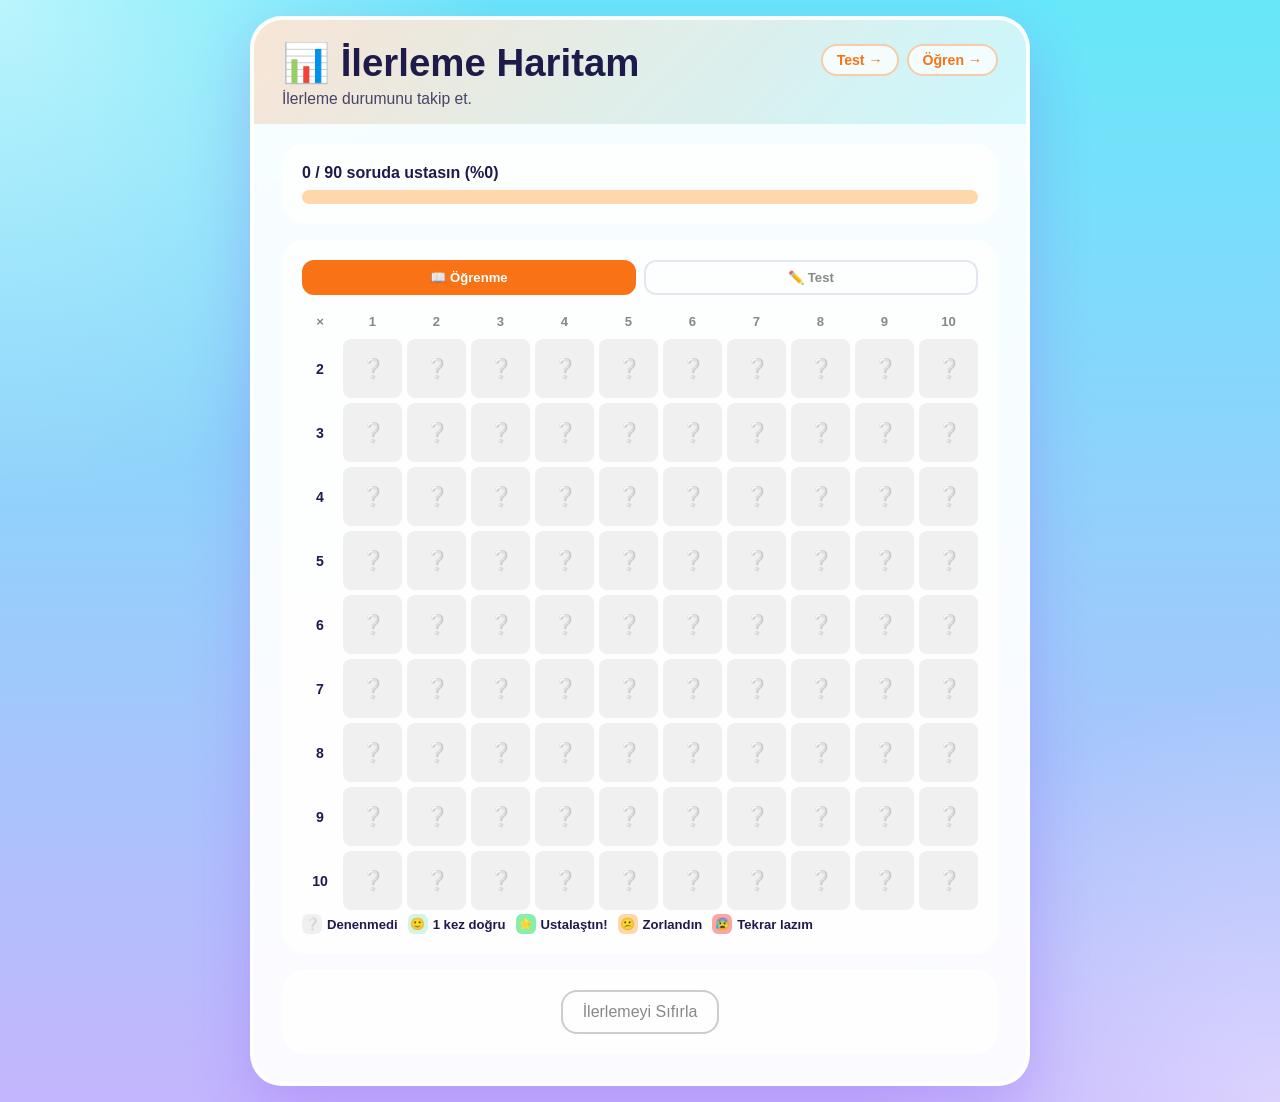
==== dashboard.html @ 363f66db "change label in dashboard." ====
<!DOCTYPE html>
<html lang="tr">
<head>
  <meta charset="UTF-8">
  <meta name="viewport" content="width=device-width, initial-scale=1.0">
  <title>İlerleme Haritam</title>
  <style>
    :root {
      --bg-top: #67e8f9;
      --bg-bottom: #c4b5fd;
      --card: rgba(255,255,255,0.93);
      --text: #1e1b4b;
      --accent: #f97316;
      --shadow: 0 22px 60px rgba(124,58,237,0.24);
    }

    * { box-sizing: border-box; }

    body {
      margin: 0;
      min-height: 100vh;
      font-family: "Trebuchet MS", "Comic Sans MS", sans-serif;
      color: var(--text);
      background:
        radial-gradient(circle at top left, rgba(255,255,255,0.55), transparent 30%),
        radial-gradient(circle at bottom right, rgba(255,255,255,0.4), transparent 25%),
        linear-gradient(180deg, var(--bg-top), var(--bg-bottom));
      display: grid;
      place-items: center;
      padding: 16px;
      overflow-x: hidden;
    }

    .game {
      width: min(100%, 780px);
      max-width: 100%;
      background: var(--card);
      border: 4px solid rgba(255,255,255,0.7);
      border-radius: 32px;
      box-shadow: var(--shadow);
      overflow: hidden;
      backdrop-filter: blur(8px);
    }

    /* ── hero ── */
    .hero {
      padding: 24px 28px 16px;
      background: linear-gradient(135deg, rgba(249,115,22,0.18), rgba(103,232,249,0.30));
    }
    .hero-top {
      display: flex;
      justify-content: space-between;
      align-items: flex-start;
      gap: 12px;
    }
    h1 { margin: 0; font-size: clamp(1.6rem, 4vw, 2.4rem); line-height: 1; }
    .subtitle { margin: 8px 0 0; font-size: 0.98rem; opacity: 0.8; }
    .nav-links { display: flex; gap: 8px; flex-shrink: 0; }
    .nav-link {
      font: inherit;
      font-size: 0.88rem;
      font-weight: 700;
      color: var(--accent);
      background: rgba(255,255,255,0.75);
      border: 2px solid rgba(249,115,22,0.35);
      border-radius: 999px;
      padding: 6px 14px;
      text-decoration: none;
      white-space: nowrap;
      transition: background 140ms;
    }
    .nav-link:hover { background: white; }

    /* ── layout ── */
    .content { padding: 20px 28px 28px; display: grid; gap: 16px; }

    .panel {
      background: rgba(255,255,255,0.78);
      border-radius: 24px;
      padding: 20px;
      box-shadow: inset 0 1px 0 rgba(255,255,255,0.9);
    }
    .panel h2 { margin: 0 0 12px; font-size: 1.05rem; }

    /* ── progress bar ── */
    .progress-label { font-size: 1rem; font-weight: 700; margin-bottom: 8px; }
    .progress-track {
      background: #fed7aa;
      border-radius: 999px;
      height: 14px;
      overflow: hidden;
    }
    .progress-fill {
      height: 100%;
      background: linear-gradient(90deg, #f97316, #fb923c);
      border-radius: 999px;
      transition: width 500ms ease;
      width: 0%;
    }

    /* ── fact grid ── */
    .fact-grid {
      display: grid;
      grid-template-columns: 36px repeat(10, 1fr);
      gap: 5px;
    }
    .grid-corner, .grid-header {
      text-align: center;
      font-weight: 800;
      font-size: 0.82rem;
      padding: 5px 2px;
      color: #888;
    }
    .grid-row-label {
      display: flex;
      align-items: center;
      justify-content: center;
      font-weight: 800;
      font-size: 0.88rem;
      color: var(--text);
    }
    .grid-cell {
      aspect-ratio: 1;
      display: flex;
      align-items: center;
      justify-content: center;
      border-radius: 8px;
      font-size: clamp(0.8rem, 2.2vw, 1.2rem);
      cursor: default;
      transition: transform 120ms;
      background: #f0f0f0;
    }
    .grid-cell:hover { transform: scale(1.18); }

    /* ── legend ── */
    .legend {
      display: flex;
      flex-wrap: wrap;
      gap: 10px;
      margin-top: 4px;
    }
    .legend-item {
      display: flex;
      align-items: center;
      gap: 5px;
      font-size: 0.82rem;
      font-weight: 700;
    }
    .legend-dot {
      width: 20px;
      height: 20px;
      border-radius: 6px;
      display: flex;
      align-items: center;
      justify-content: center;
      font-size: 0.75rem;
    }

    /* ── tabs ── */
    .tab-bar {
      display: flex;
      gap: 8px;
      margin-bottom: 14px;
    }
    .tab-btn {
      flex: 1;
      padding: 8px 10px;
      border: 2px solid #e2e8f0;
      border-radius: 12px;
      background: transparent;
      font: inherit;
      font-size: 0.82rem;
      font-weight: 700;
      color: #888;
      cursor: pointer;
      transition: border-color 130ms, color 130ms, background 130ms;
    }
    .tab-btn:hover  { border-color: #f97316; color: #f97316; }
    .tab-btn.active { border-color: #f97316; color: #fff; background: #f97316; }

    /* ── reset ── */
    .ghost-btn {
      border: 2px solid #ccc;
      border-radius: 16px;
      padding: 11px 20px;
      background: transparent;
      color: #888;
      font-weight: 700;
      font: inherit;
      cursor: pointer;
      transition: border-color 130ms, color 130ms;
    }
    .ghost-btn:hover { border-color: #e53935; color: #e53935; }
    .center { display: flex; justify-content: center; }

    @media (max-width: 600px) {
      body { padding: 10px; }
      .hero { padding: 16px 12px 10px; }
      .content { padding: 10px 10px 16px; }
      .panel { padding: 12px; }
      .fact-grid { gap: 3px; }
      .grid-corner, .grid-header { font-size: 0.7rem; padding: 4px 1px; }
      .grid-row-label { font-size: 0.75rem; }
      .fact-grid { grid-template-columns: 28px repeat(10, 1fr); }
      .nav-link { font-size: 0.78rem; padding: 5px 10px; }
      .hero-top { gap: 8px; }
    }

    @media (max-width: 400px) {
      body { padding: 8px; }
      .hero { padding: 14px 10px 10px; }
      .content { padding: 8px 8px 14px; }
      .panel { padding: 10px; }
      h1 { font-size: 1.4rem; }
      .hero-top { flex-wrap: wrap; }
      .nav-links { gap: 5px; }
      .nav-link { white-space: normal; font-size: 0.72rem; padding: 4px 8px; }
      .fact-grid { gap: 2px; grid-template-columns: 24px repeat(10, 1fr); }
      .grid-corner, .grid-header { font-size: 0.62rem; }
      .grid-row-label { font-size: 0.65rem; }
      .legend-item { font-size: 0.72rem; }
    }
  </style>
</head>
<body>
<main class="game">
  <section class="hero">
    <div class="hero-top">
      <h1>📊 İlerleme Haritam</h1>
      <div class="nav-links">
        <a class="nav-link" href="index.html">Test →</a>
        <a class="nav-link" href="learn.html">Öğren →</a>
      </div>
    </div>
    <p class="subtitle">İlerleme durumunu takip et.</p>
  </section>

  <section class="content">

    <!-- Overall progress -->
    <section class="panel">
      <div class="progress-label" id="progress-label">0 / 90 soruda ustasın (%0)</div>
      <div class="progress-track">
        <div class="progress-fill" id="progress-fill"></div>
      </div>
    </section>

    <!-- Grid -->
    <section class="panel">
      <div class="tab-bar">
        <button class="tab-btn active" id="tab-learn">📖 Öğrenme</button>
        <button class="tab-btn"        id="tab-exam" >✏️ Test</button>
      </div>
      <div class="fact-grid" id="fact-grid"></div>
      <div class="legend" id="legend"></div>
    </section>

    <!-- Reset -->
    <section class="panel center">
      <button class="ghost-btn" id="reset-btn" type="button">İlerlemeyi Sıfırla</button>
    </section>

  </section>
</main>

<script>
  const LEARN_KEY   = "multiply_learn_states";
  const EXAM_KEY    = "multiply_exam_states";
  const STATE_EMOJI = { n: "❔", lg: "🙂", dg: "⭐", or: "😕", rd: "😰" };
  const STATE_BG    = { n: "#f0f0f0", lg: "#d4f5e5", dg: "#86efac", or: "#fed7aa", rd: "#fca5a5" };
  const STATE_LABEL = { n: "Denenmedi", lg: "1 kez doğru", dg: "Ustalaştın!", or: "Zorlandın", rd: "Tekrar lazım" };
  const progressLabel = document.getElementById("progress-label");
  const progressFill  = document.getElementById("progress-fill");
  const factGrid      = document.getElementById("fact-grid");
  const legendEl      = document.getElementById("legend");
  const resetBtn      = document.getElementById("reset-btn");
  const tabLearn      = document.getElementById("tab-learn");
  const tabExam       = document.getElementById("tab-exam");

  let activeMode = "learn";

  function loadLearnData() { try { return JSON.parse(localStorage.getItem(LEARN_KEY)) || {}; } catch { return {}; } }
  function loadExamData()  { try { return JSON.parse(localStorage.getItem(EXAM_KEY))  || {}; } catch { return {}; } }

  function buildGrid() {
    factGrid.innerHTML = "";

    // header row
    const corner = document.createElement("div");
    corner.className = "grid-corner";
    corner.textContent = "×";
    factGrid.appendChild(corner);

    for (let m = 1; m <= 10; m++) {
      const h = document.createElement("div");
      h.className = "grid-header";
      h.textContent = m;
      factGrid.appendChild(h);
    }

    // data rows
    for (let n = 2; n <= 10; n++) {
      const label = document.createElement("div");
      label.className = "grid-row-label";
      label.textContent = n;
      factGrid.appendChild(label);

      for (let m = 1; m <= 10; m++) {
        const cell = document.createElement("div");
        cell.className = "grid-cell";
        cell.dataset.n = n;
        cell.dataset.m = m;
        cell.title = `${n} × ${m} = ${n * m}`;
        factGrid.appendChild(cell);
      }
    }
  }

  function buildLegend() {
    legendEl.innerHTML = "";
    Object.entries(STATE_LABEL).forEach(([st, label]) => {
      const item = document.createElement("div");
      item.className = "legend-item";
      const dot = document.createElement("div");
      dot.className = "legend-dot";
      dot.style.background = STATE_BG[st];
      dot.textContent = STATE_EMOJI[st];
      item.appendChild(dot);
      item.appendChild(document.createTextNode(label));
      legendEl.appendChild(item);
    });
  }

  function renderDashboard() {
    const ld = loadLearnData();
    const ed = loadExamData();
    let mastered = 0;

    for (let n = 2; n <= 10; n++) {
      for (let m = 1; m <= 10; m++) {
        const lst = ld[`${n}_${m}`] || "n";
        const est = ed[`${n}_${m}`] || "n";
        let st;
        st = activeMode === "learn" ? lst : est;

        const cell = factGrid.querySelector(`[data-n="${n}"][data-m="${m}"]`);
        cell.textContent      = STATE_EMOJI[st];
        cell.style.background = STATE_BG[st];
        if (st === "dg") mastered++;
      }
    }

    const pct = Math.round(mastered / 90 * 100);
    progressFill.style.width  = `${pct}%`;
    progressLabel.textContent = `${mastered} / 90 soruda ustasın (%${pct})`;
  }

  [tabLearn, tabExam].forEach(btn => btn.addEventListener("click", () => {
    [tabLearn, tabExam].forEach(b => b.classList.remove("active"));
    btn.classList.add("active");
    activeMode = btn === tabLearn ? "learn" : "exam";
    renderDashboard();
  }));

  resetBtn.addEventListener("click", () => {
    if (!confirm("Tüm ilerleme silinecek. Emin misin?")) return;
    localStorage.removeItem(LEARN_KEY);
    localStorage.removeItem(EXAM_KEY);
    renderDashboard();
  });

  buildGrid();
  buildLegend();
  renderDashboard();
</script>
</body>
</html>
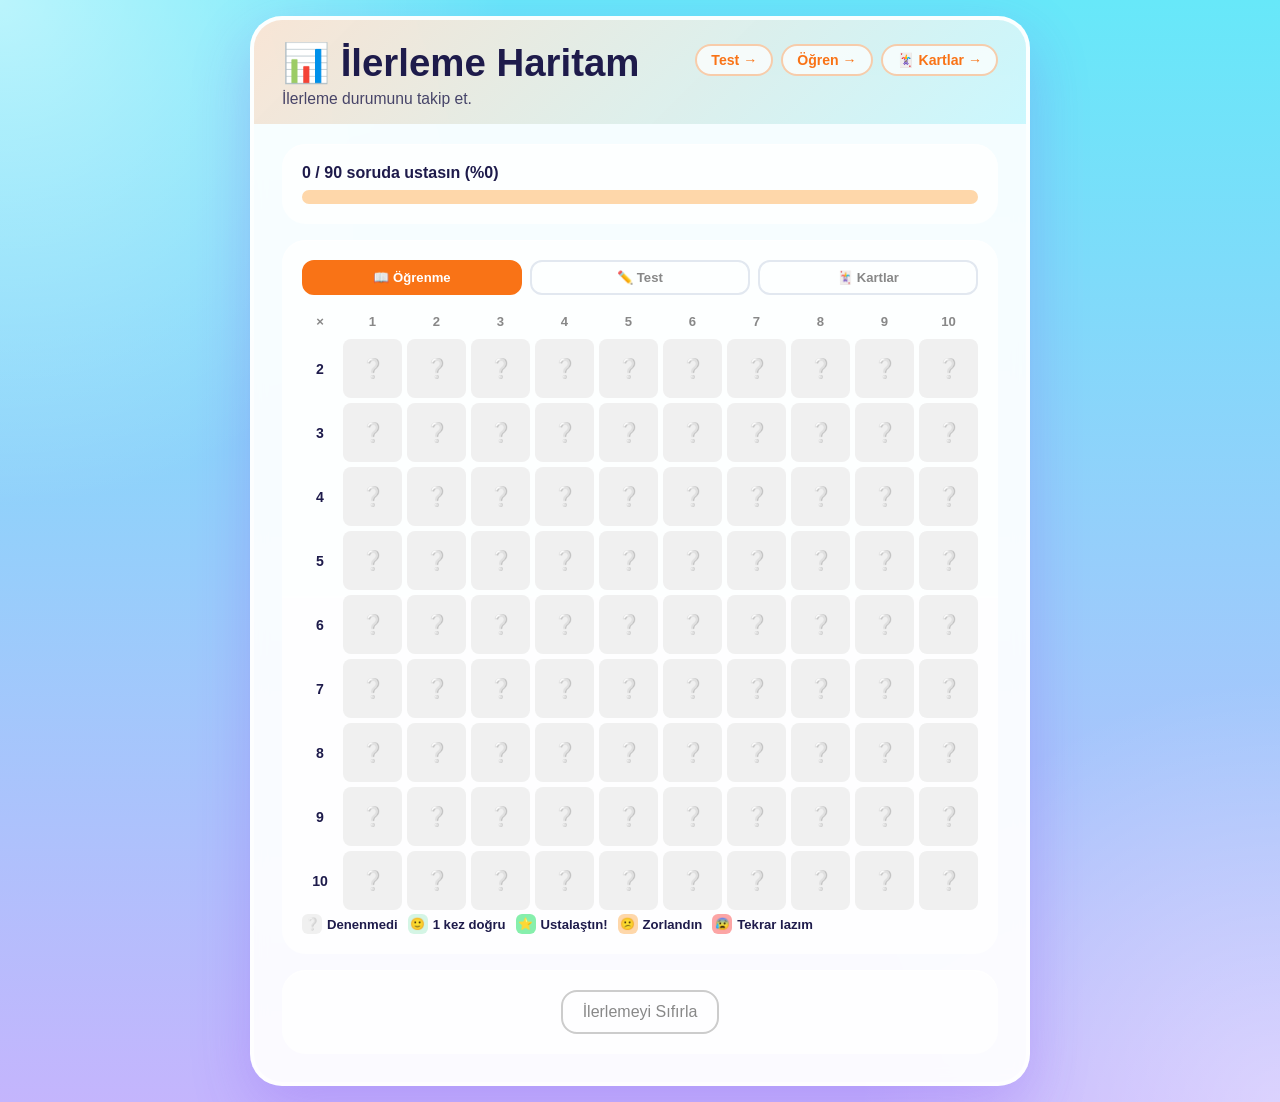
==== commit 3fc937dc: "add flashcards." ====
--- a/dashboard.html
+++ b/dashboard.html
@@ -230,6 +230,7 @@
       <div class="nav-links">
         <a class="nav-link" href="index.html">Test →</a>
         <a class="nav-link" href="learn.html">Öğren →</a>
+        <a class="nav-link" href="flashcard.html">🃏 Kartlar →</a>
       </div>
     </div>
     <p class="subtitle">İlerleme durumunu takip et.</p>
@@ -250,6 +251,7 @@
       <div class="tab-bar">
         <button class="tab-btn active" id="tab-learn">📖 Öğrenme</button>
         <button class="tab-btn"        id="tab-exam" >✏️ Test</button>
+        <button class="tab-btn"        id="tab-flash">🃏 Kartlar</button>
       </div>
       <div class="fact-grid" id="fact-grid"></div>
       <div class="legend" id="legend"></div>
@@ -266,6 +268,7 @@
 <script>
   const LEARN_KEY   = "multiply_learn_states";
   const EXAM_KEY    = "multiply_exam_states";
+  const FLASH_KEY   = "multiply_flashcard_seen";
   const STATE_EMOJI = { n: "❔", lg: "🙂", dg: "⭐", or: "😕", rd: "😰" };
   const STATE_BG    = { n: "#f0f0f0", lg: "#d4f5e5", dg: "#86efac", or: "#fed7aa", rd: "#fca5a5" };
   const STATE_LABEL = { n: "Denenmedi", lg: "1 kez doğru", dg: "Ustalaştın!", or: "Zorlandın", rd: "Tekrar lazım" };
@@ -276,11 +279,20 @@
   const resetBtn      = document.getElementById("reset-btn");
   const tabLearn      = document.getElementById("tab-learn");
   const tabExam       = document.getElementById("tab-exam");
+  const tabFlash      = document.getElementById("tab-flash");
 
   let activeMode = "learn";
 
   function loadLearnData() { try { return JSON.parse(localStorage.getItem(LEARN_KEY)) || {}; } catch { return {}; } }
   function loadExamData()  { try { return JSON.parse(localStorage.getItem(EXAM_KEY))  || {}; } catch { return {}; } }
+  function loadFlashData() {
+    try {
+      const raw = JSON.parse(localStorage.getItem(FLASH_KEY)) || {};
+      const out = {};
+      for (const key in raw) out[key] = raw[key] === true ? "lg" : "n";
+      return out;
+    } catch { return {}; }
+  }
 
   function buildGrid() {
     factGrid.innerHTML = "";
@@ -316,9 +328,12 @@
     }
   }
 
+  const FLASH_STATE_LABEL = { n: "Görülmedi", lg: "Görüldü" };
+
   function buildLegend() {
     legendEl.innerHTML = "";
-    Object.entries(STATE_LABEL).forEach(([st, label]) => {
+    const labels = activeMode === "flash" ? FLASH_STATE_LABEL : STATE_LABEL;
+    Object.entries(labels).forEach(([st, label]) => {
       const item = document.createElement("div");
       item.className = "legend-item";
       const dot = document.createElement("div");
@@ -334,31 +349,41 @@
   function renderDashboard() {
     const ld = loadLearnData();
     const ed = loadExamData();
+    const fd = loadFlashData();
     let mastered = 0;
 
     for (let n = 2; n <= 10; n++) {
       for (let m = 1; m <= 10; m++) {
         const lst = ld[`${n}_${m}`] || "n";
         const est = ed[`${n}_${m}`] || "n";
+        const fst = fd[`${n}_${m}`] || "n";
         let st;
-        st = activeMode === "learn" ? lst : est;
+        if      (activeMode === "learn") st = lst;
+        else if (activeMode === "exam")  st = est;
+        else                             st = fst;
 
         const cell = factGrid.querySelector(`[data-n="${n}"][data-m="${m}"]`);
         cell.textContent      = STATE_EMOJI[st];
         cell.style.background = STATE_BG[st];
-        if (st === "dg") mastered++;
+        const isFlash = activeMode === "flash";
+        if (isFlash ? st === "lg" : st === "dg") mastered++;
       }
     }
 
     const pct = Math.round(mastered / 90 * 100);
     progressFill.style.width  = `${pct}%`;
-    progressLabel.textContent = `${mastered} / 90 soruda ustasın (%${pct})`;
+    if (activeMode === "flash") {
+      progressLabel.textContent = `${mastered} / 90 kartı gördün (%${pct})`;
+    } else {
+      progressLabel.textContent = `${mastered} / 90 soruda ustasın (%${pct})`;
+    }
   }
 
-  [tabLearn, tabExam].forEach(btn => btn.addEventListener("click", () => {
-    [tabLearn, tabExam].forEach(b => b.classList.remove("active"));
+  [tabLearn, tabExam, tabFlash].forEach(btn => btn.addEventListener("click", () => {
+    [tabLearn, tabExam, tabFlash].forEach(b => b.classList.remove("active"));
     btn.classList.add("active");
-    activeMode = btn === tabLearn ? "learn" : "exam";
+    activeMode = btn === tabLearn ? "learn" : btn === tabExam ? "exam" : "flash";
+    buildLegend();
     renderDashboard();
   }));
 
@@ -366,6 +391,7 @@
     if (!confirm("Tüm ilerleme silinecek. Emin misin?")) return;
     localStorage.removeItem(LEARN_KEY);
     localStorage.removeItem(EXAM_KEY);
+    localStorage.removeItem(FLASH_KEY);
     renderDashboard();
   });
 
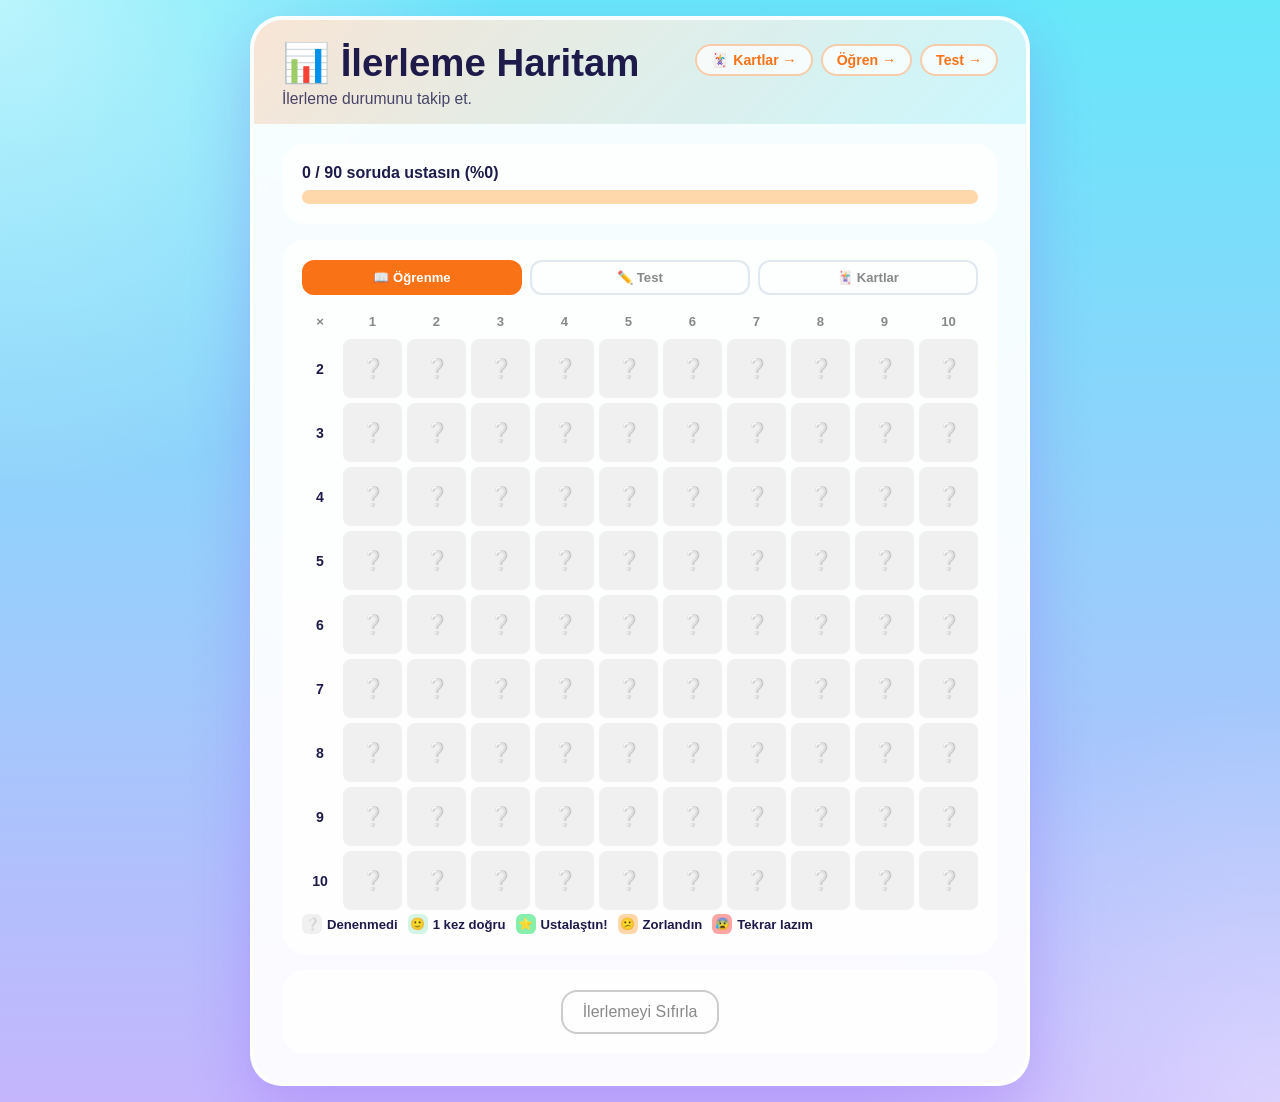
==== commit b1fe1b0a: "change order of nav." ====
--- a/dashboard.html
+++ b/dashboard.html
@@ -228,9 +228,9 @@
     <div class="hero-top">
       <h1>📊 İlerleme Haritam</h1>
       <div class="nav-links">
+        <a class="nav-link" href="flashcard.html">🃏 Kartlar →</a>
+        <a class="nav-link" href="learn.html">Öğren →</a>
         <a class="nav-link" href="index.html">Test →</a>
-        <a class="nav-link" href="learn.html">Öğren →</a>
-        <a class="nav-link" href="flashcard.html">🃏 Kartlar →</a>
       </div>
     </div>
     <p class="subtitle">İlerleme durumunu takip et.</p>
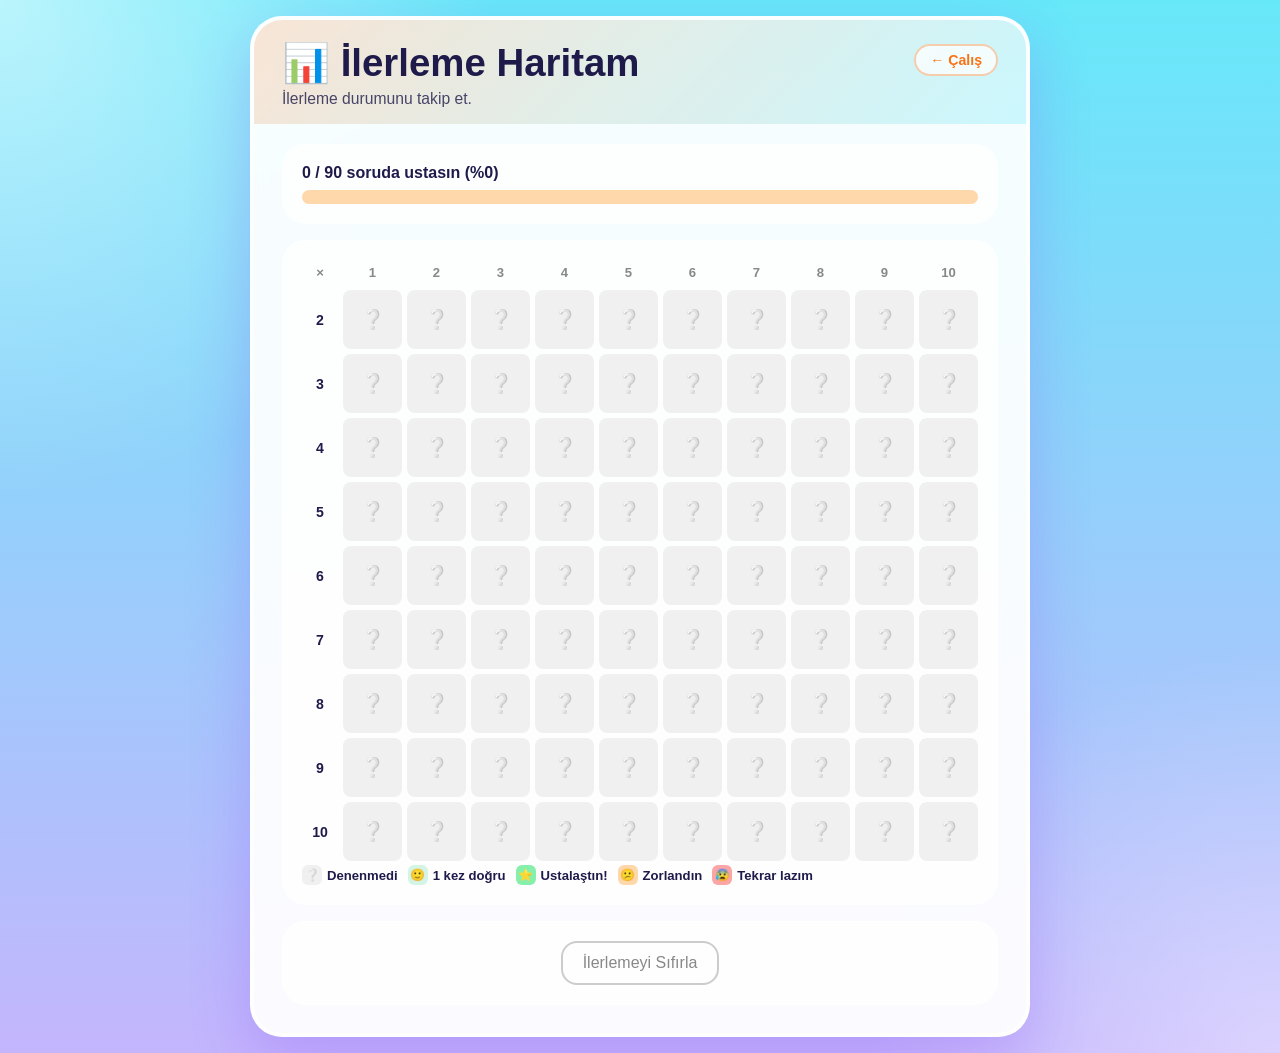
==== commit 32c0ac1e: "merge into single page" ====
--- a/dashboard.html
+++ b/dashboard.html
@@ -42,7 +42,6 @@
       backdrop-filter: blur(8px);
     }
 
-    /* ── hero ── */
     .hero {
       padding: 24px 28px 16px;
       background: linear-gradient(135deg, rgba(249,115,22,0.18), rgba(103,232,249,0.30));
@@ -55,23 +54,15 @@
     }
     h1 { margin: 0; font-size: clamp(1.6rem, 4vw, 2.4rem); line-height: 1; }
     .subtitle { margin: 8px 0 0; font-size: 0.98rem; opacity: 0.8; }
-    .nav-links { display: flex; gap: 8px; flex-shrink: 0; }
     .nav-link {
-      font: inherit;
-      font-size: 0.88rem;
-      font-weight: 700;
-      color: var(--accent);
-      background: rgba(255,255,255,0.75);
-      border: 2px solid rgba(249,115,22,0.35);
-      border-radius: 999px;
-      padding: 6px 14px;
-      text-decoration: none;
-      white-space: nowrap;
+      font: inherit; font-size: 0.88rem; font-weight: 700;
+      color: var(--accent); background: rgba(255,255,255,0.75);
+      border: 2px solid rgba(249,115,22,0.35); border-radius: 999px;
+      padding: 6px 14px; text-decoration: none; white-space: nowrap;
       transition: background 140ms;
     }
     .nav-link:hover { background: white; }
 
-    /* ── layout ── */
     .content { padding: 20px 28px 28px; display: grid; gap: 16px; }
 
     .panel {
@@ -82,7 +73,6 @@
     }
     .panel h2 { margin: 0 0 12px; font-size: 1.05rem; }
 
-    /* ── progress bar ── */
     .progress-label { font-size: 1rem; font-weight: 700; margin-bottom: 8px; }
     .progress-track {
       background: #fed7aa;
@@ -98,97 +88,43 @@
       width: 0%;
     }
 
-    /* ── fact grid ── */
     .fact-grid {
       display: grid;
       grid-template-columns: 36px repeat(10, 1fr);
       gap: 5px;
     }
     .grid-corner, .grid-header {
-      text-align: center;
-      font-weight: 800;
-      font-size: 0.82rem;
-      padding: 5px 2px;
-      color: #888;
+      text-align: center; font-weight: 800; font-size: 0.82rem;
+      padding: 5px 2px; color: #888;
     }
     .grid-row-label {
-      display: flex;
-      align-items: center;
-      justify-content: center;
-      font-weight: 800;
-      font-size: 0.88rem;
-      color: var(--text);
+      display: flex; align-items: center; justify-content: center;
+      font-weight: 800; font-size: 0.88rem; color: var(--text);
     }
     .grid-cell {
       aspect-ratio: 1;
-      display: flex;
-      align-items: center;
-      justify-content: center;
-      border-radius: 8px;
-      font-size: clamp(0.8rem, 2.2vw, 1.2rem);
-      cursor: default;
-      transition: transform 120ms;
-      background: #f0f0f0;
+      display: flex; align-items: center; justify-content: center;
+      border-radius: 8px; font-size: clamp(0.8rem, 2.2vw, 1.2rem);
+      cursor: default; transition: transform 120ms; background: #f0f0f0;
     }
     .grid-cell:hover { transform: scale(1.18); }
 
-    /* ── legend ── */
     .legend {
-      display: flex;
-      flex-wrap: wrap;
-      gap: 10px;
-      margin-top: 4px;
+      display: flex; flex-wrap: wrap; gap: 10px; margin-top: 4px;
     }
     .legend-item {
-      display: flex;
-      align-items: center;
-      gap: 5px;
-      font-size: 0.82rem;
-      font-weight: 700;
+      display: flex; align-items: center; gap: 5px;
+      font-size: 0.82rem; font-weight: 700;
     }
     .legend-dot {
-      width: 20px;
-      height: 20px;
-      border-radius: 6px;
-      display: flex;
-      align-items: center;
-      justify-content: center;
-      font-size: 0.75rem;
-    }
-
-    /* ── tabs ── */
-    .tab-bar {
-      display: flex;
-      gap: 8px;
-      margin-bottom: 14px;
-    }
-    .tab-btn {
-      flex: 1;
-      padding: 8px 10px;
-      border: 2px solid #e2e8f0;
-      border-radius: 12px;
-      background: transparent;
-      font: inherit;
-      font-size: 0.82rem;
-      font-weight: 700;
-      color: #888;
-      cursor: pointer;
-      transition: border-color 130ms, color 130ms, background 130ms;
-    }
-    .tab-btn:hover  { border-color: #f97316; color: #f97316; }
-    .tab-btn.active { border-color: #f97316; color: #fff; background: #f97316; }
-
-    /* ── reset ── */
+      width: 20px; height: 20px; border-radius: 6px;
+      display: flex; align-items: center; justify-content: center; font-size: 0.75rem;
+    }
+
     .ghost-btn {
-      border: 2px solid #ccc;
-      border-radius: 16px;
-      padding: 11px 20px;
-      background: transparent;
-      color: #888;
-      font-weight: 700;
-      font: inherit;
-      cursor: pointer;
-      transition: border-color 130ms, color 130ms;
+      border: 2px solid #ccc; border-radius: 16px; padding: 11px 20px;
+      background: transparent; color: #888; font-weight: 700;
+      font: inherit; cursor: pointer; transition: border-color 130ms, color 130ms;
     }
     .ghost-btn:hover { border-color: #e53935; color: #e53935; }
     .center { display: flex; justify-content: center; }
@@ -213,7 +149,6 @@
       .panel { padding: 10px; }
       h1 { font-size: 1.4rem; }
       .hero-top { flex-wrap: wrap; }
-      .nav-links { gap: 5px; }
       .nav-link { white-space: normal; font-size: 0.72rem; padding: 4px 8px; }
       .fact-grid { gap: 2px; grid-template-columns: 24px repeat(10, 1fr); }
       .grid-corner, .grid-header { font-size: 0.62rem; }
@@ -227,10 +162,8 @@
   <section class="hero">
     <div class="hero-top">
       <h1>📊 İlerleme Haritam</h1>
-      <div class="nav-links">
-        <a class="nav-link" href="flashcard.html">🃏 Kartlar →</a>
-        <a class="nav-link" href="learn.html">Öğren →</a>
-        <a class="nav-link" href="index.html">Test →</a>
+      <div style="display:flex;gap:8px">
+        <a class="nav-link" href="index.html">← Çalış</a>
       </div>
     </div>
     <p class="subtitle">İlerleme durumunu takip et.</p>
@@ -248,11 +181,6 @@
 
     <!-- Grid -->
     <section class="panel">
-      <div class="tab-bar">
-        <button class="tab-btn active" id="tab-learn">📖 Öğrenme</button>
-        <button class="tab-btn"        id="tab-exam" >✏️ Test</button>
-        <button class="tab-btn"        id="tab-flash">🃏 Kartlar</button>
-      </div>
       <div class="fact-grid" id="fact-grid"></div>
       <div class="legend" id="legend"></div>
     </section>
@@ -266,38 +194,25 @@
 </main>
 
 <script>
-  const LEARN_KEY   = "multiply_learn_states";
-  const EXAM_KEY    = "multiply_exam_states";
-  const FLASH_KEY   = "multiply_flashcard_seen";
+  const STORAGE_KEY = "multiply_learn_states";
   const STATE_EMOJI = { n: "❔", lg: "🙂", dg: "⭐", or: "😕", rd: "😰" };
   const STATE_BG    = { n: "#f0f0f0", lg: "#d4f5e5", dg: "#86efac", or: "#fed7aa", rd: "#fca5a5" };
   const STATE_LABEL = { n: "Denenmedi", lg: "1 kez doğru", dg: "Ustalaştın!", or: "Zorlandın", rd: "Tekrar lazım" };
+
   const progressLabel = document.getElementById("progress-label");
   const progressFill  = document.getElementById("progress-fill");
   const factGrid      = document.getElementById("fact-grid");
   const legendEl      = document.getElementById("legend");
   const resetBtn      = document.getElementById("reset-btn");
-  const tabLearn      = document.getElementById("tab-learn");
-  const tabExam       = document.getElementById("tab-exam");
-  const tabFlash      = document.getElementById("tab-flash");
-
-  let activeMode = "learn";
-
-  function loadLearnData() { try { return JSON.parse(localStorage.getItem(LEARN_KEY)) || {}; } catch { return {}; } }
-  function loadExamData()  { try { return JSON.parse(localStorage.getItem(EXAM_KEY))  || {}; } catch { return {}; } }
-  function loadFlashData() {
-    try {
-      const raw = JSON.parse(localStorage.getItem(FLASH_KEY)) || {};
-      const out = {};
-      for (const key in raw) out[key] = raw[key] === true ? "lg" : "n";
-      return out;
-    } catch { return {}; }
+
+  function loadData() {
+    try { return JSON.parse(localStorage.getItem(STORAGE_KEY)) || {}; }
+    catch { return {}; }
   }
 
   function buildGrid() {
     factGrid.innerHTML = "";
 
-    // header row
     const corner = document.createElement("div");
     corner.className = "grid-corner";
     corner.textContent = "×";
@@ -310,7 +225,6 @@
       factGrid.appendChild(h);
     }
 
-    // data rows
     for (let n = 2; n <= 10; n++) {
       const label = document.createElement("div");
       label.className = "grid-row-label";
@@ -328,12 +242,9 @@
     }
   }
 
-  const FLASH_STATE_LABEL = { n: "Görülmedi", lg: "Görüldü" };
-
   function buildLegend() {
     legendEl.innerHTML = "";
-    const labels = activeMode === "flash" ? FLASH_STATE_LABEL : STATE_LABEL;
-    Object.entries(labels).forEach(([st, label]) => {
+    Object.entries(STATE_LABEL).forEach(([st, label]) => {
       const item = document.createElement("div");
       item.className = "legend-item";
       const dot = document.createElement("div");
@@ -347,51 +258,29 @@
   }
 
   function renderDashboard() {
-    const ld = loadLearnData();
-    const ed = loadExamData();
-    const fd = loadFlashData();
+    const d = loadData();
     let mastered = 0;
 
     for (let n = 2; n <= 10; n++) {
       for (let m = 1; m <= 10; m++) {
-        const lst = ld[`${n}_${m}`] || "n";
-        const est = ed[`${n}_${m}`] || "n";
-        const fst = fd[`${n}_${m}`] || "n";
-        let st;
-        if      (activeMode === "learn") st = lst;
-        else if (activeMode === "exam")  st = est;
-        else                             st = fst;
-
+        const st = d[`${n}_${m}`] || "n";
         const cell = factGrid.querySelector(`[data-n="${n}"][data-m="${m}"]`);
         cell.textContent      = STATE_EMOJI[st];
         cell.style.background = STATE_BG[st];
-        const isFlash = activeMode === "flash";
-        if (isFlash ? st === "lg" : st === "dg") mastered++;
+        if (st === "dg") mastered++;
       }
     }
 
     const pct = Math.round(mastered / 90 * 100);
     progressFill.style.width  = `${pct}%`;
-    if (activeMode === "flash") {
-      progressLabel.textContent = `${mastered} / 90 kartı gördün (%${pct})`;
-    } else {
-      progressLabel.textContent = `${mastered} / 90 soruda ustasın (%${pct})`;
-    }
-  }
-
-  [tabLearn, tabExam, tabFlash].forEach(btn => btn.addEventListener("click", () => {
-    [tabLearn, tabExam, tabFlash].forEach(b => b.classList.remove("active"));
-    btn.classList.add("active");
-    activeMode = btn === tabLearn ? "learn" : btn === tabExam ? "exam" : "flash";
-    buildLegend();
-    renderDashboard();
-  }));
+    progressLabel.textContent = `${mastered} / 90 soruda ustasın (%${pct})`;
+  }
 
   resetBtn.addEventListener("click", () => {
     if (!confirm("Tüm ilerleme silinecek. Emin misin?")) return;
-    localStorage.removeItem(LEARN_KEY);
-    localStorage.removeItem(EXAM_KEY);
-    localStorage.removeItem(FLASH_KEY);
+    localStorage.removeItem(STORAGE_KEY);
+    localStorage.removeItem("multiply_exam_states");
+    localStorage.removeItem("multiply_flashcard_states");
     renderDashboard();
   });
 
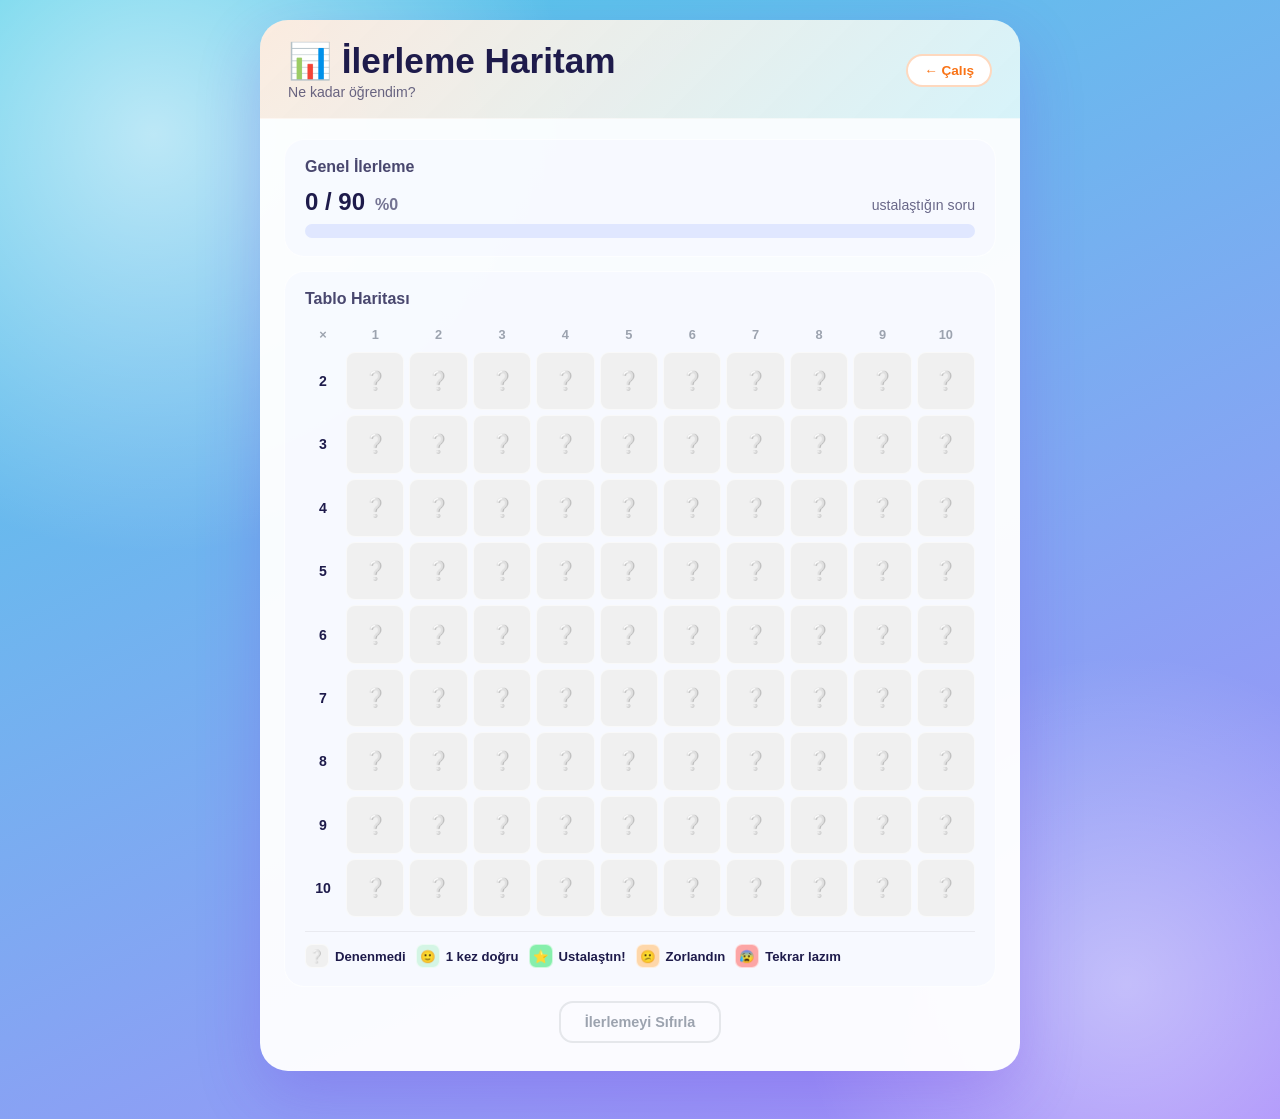
==== commit 8aa91519: "change fronend design." ====
--- a/dashboard.html
+++ b/dashboard.html
@@ -6,12 +6,12 @@
   <title>İlerleme Haritam</title>
   <style>
     :root {
-      --bg-top: #67e8f9;
-      --bg-bottom: #c4b5fd;
-      --card: rgba(255,255,255,0.93);
+      --bg-top: #4ecde8;
+      --bg-bottom: #a78bfa;
+      --card: rgba(255,255,255,0.96);
       --text: #1e1b4b;
       --accent: #f97316;
-      --shadow: 0 22px 60px rgba(124,58,237,0.24);
+      --shadow: 0 24px 64px rgba(109,40,217,0.22);
     }
 
     * { box-sizing: border-box; }
@@ -22,60 +22,75 @@
       font-family: "Trebuchet MS", "Comic Sans MS", sans-serif;
       color: var(--text);
       background:
-        radial-gradient(circle at top left, rgba(255,255,255,0.55), transparent 30%),
-        radial-gradient(circle at bottom right, rgba(255,255,255,0.4), transparent 25%),
-        linear-gradient(180deg, var(--bg-top), var(--bg-bottom));
-      display: grid;
-      place-items: center;
-      padding: 16px;
+        radial-gradient(circle at 12% 12%, rgba(255,255,255,0.6) 0%, transparent 28%),
+        radial-gradient(circle at 88% 88%, rgba(255,255,255,0.4) 0%, transparent 22%),
+        linear-gradient(155deg, var(--bg-top) 0%, var(--bg-bottom) 100%);
+      display: flex;
+      justify-content: center;
+      align-items: flex-start;
+      padding: 20px 14px 48px;
       overflow-x: hidden;
     }
 
     .game {
-      width: min(100%, 780px);
-      max-width: 100%;
+      width: min(100%, 760px);
       background: var(--card);
-      border: 4px solid rgba(255,255,255,0.7);
-      border-radius: 32px;
+      border-radius: 28px;
       box-shadow: var(--shadow);
       overflow: hidden;
-      backdrop-filter: blur(8px);
-    }
-
-    .hero {
-      padding: 24px 28px 16px;
-      background: linear-gradient(135deg, rgba(249,115,22,0.18), rgba(103,232,249,0.30));
-    }
-    .hero-top {
+    }
+
+    /* ── Header ─────────────────────────────────── */
+    .header {
+      padding: 22px 28px 18px;
+      background: linear-gradient(135deg, rgba(249,115,22,0.13) 0%, rgba(78,205,232,0.2) 100%);
+      border-bottom: 1.5px solid rgba(255,255,255,0.55);
       display: flex;
+      align-items: center;
       justify-content: space-between;
-      align-items: flex-start;
       gap: 12px;
     }
-    h1 { margin: 0; font-size: clamp(1.6rem, 4vw, 2.4rem); line-height: 1; }
-    .subtitle { margin: 8px 0 0; font-size: 0.98rem; opacity: 0.8; }
-    .nav-link {
-      font: inherit; font-size: 0.88rem; font-weight: 700;
-      color: var(--accent); background: rgba(255,255,255,0.75);
-      border: 2px solid rgba(249,115,22,0.35); border-radius: 999px;
-      padding: 6px 14px; text-decoration: none; white-space: nowrap;
-      transition: background 140ms;
-    }
-    .nav-link:hover { background: white; }
-
-    .content { padding: 20px 28px 28px; display: grid; gap: 16px; }
-
+    .header-left { display: flex; flex-direction: column; gap: 3px; }
+    h1 { margin: 0; font-size: clamp(1.5rem, 4vw, 2.2rem); line-height: 1.1; }
+    .tagline { margin: 0; font-size: 0.88rem; opacity: 0.65; }
+
+    .nav-btn {
+      flex-shrink: 0;
+      font: inherit; font-size: 0.85rem; font-weight: 700;
+      color: var(--accent); background: white;
+      border: 2px solid rgba(249,115,22,0.28); border-radius: 999px;
+      padding: 7px 16px; text-decoration: none; white-space: nowrap;
+      transition: background 120ms, border-color 120ms;
+    }
+    .nav-btn:hover { background: #fff7ed; border-color: var(--accent); }
+
+    /* ── Content ─────────────────────────────────── */
+    .content { padding: 20px 24px 28px; display: flex; flex-direction: column; gap: 14px; }
+
+    /* ── Panel ───────────────────────────────────── */
     .panel {
-      background: rgba(255,255,255,0.78);
-      border-radius: 24px;
-      padding: 20px;
-      box-shadow: inset 0 1px 0 rgba(255,255,255,0.9);
-    }
-    .panel h2 { margin: 0 0 12px; font-size: 1.05rem; }
-
-    .progress-label { font-size: 1rem; font-weight: 700; margin-bottom: 8px; }
+      background: rgba(245,248,255,0.72);
+      border-radius: 20px;
+      padding: 18px 20px;
+      border: 1.5px solid rgba(255,255,255,0.75);
+    }
+    .panel h2 { margin: 0 0 14px; font-size: 1rem; font-weight: 800; opacity: 0.8; }
+
+    /* ── Overall progress ────────────────────────── */
+    .progress-summary {
+      display: flex; align-items: baseline; gap: 10px; margin-bottom: 10px; flex-wrap: wrap;
+    }
+    .progress-fraction {
+      font-size: 1.5rem; font-weight: 800; line-height: 1;
+    }
+    .progress-pct {
+      font-size: 1rem; font-weight: 700; opacity: 0.6;
+    }
+    .progress-label-text {
+      font-size: 0.88rem; opacity: 0.65; margin-left: auto;
+    }
     .progress-track {
-      background: #fed7aa;
+      background: #e0e7ff;
       border-radius: 999px;
       height: 14px;
       overflow: hidden;
@@ -84,18 +99,19 @@
       height: 100%;
       background: linear-gradient(90deg, #f97316, #fb923c);
       border-radius: 999px;
-      transition: width 500ms ease;
+      transition: width 600ms ease;
       width: 0%;
     }
 
+    /* ── Fact grid ───────────────────────────────── */
     .fact-grid {
       display: grid;
       grid-template-columns: 36px repeat(10, 1fr);
       gap: 5px;
     }
     .grid-corner, .grid-header {
-      text-align: center; font-weight: 800; font-size: 0.82rem;
-      padding: 5px 2px; color: #888;
+      text-align: center; font-weight: 800; font-size: 0.8rem;
+      padding: 5px 2px; color: #9ca3af;
     }
     .grid-row-label {
       display: flex; align-items: center; justify-content: center;
@@ -104,76 +120,86 @@
     .grid-cell {
       aspect-ratio: 1;
       display: flex; align-items: center; justify-content: center;
-      border-radius: 8px; font-size: clamp(0.8rem, 2.2vw, 1.2rem);
+      border-radius: 9px; font-size: clamp(0.78rem, 2.2vw, 1.15rem);
       cursor: default; transition: transform 120ms; background: #f0f0f0;
-    }
-    .grid-cell:hover { transform: scale(1.18); }
-
+      border: 1.5px solid rgba(255,255,255,0.6);
+    }
+    .grid-cell:hover { transform: scale(1.2); z-index: 1; position: relative; }
+
+    /* ── Legend ──────────────────────────────────── */
     .legend {
-      display: flex; flex-wrap: wrap; gap: 10px; margin-top: 4px;
+      display: flex; flex-wrap: wrap; gap: 10px; margin-top: 14px;
+      padding-top: 12px; border-top: 1.5px solid rgba(0,0,0,0.06);
     }
     .legend-item {
-      display: flex; align-items: center; gap: 5px;
+      display: flex; align-items: center; gap: 6px;
       font-size: 0.82rem; font-weight: 700;
     }
     .legend-dot {
-      width: 20px; height: 20px; border-radius: 6px;
-      display: flex; align-items: center; justify-content: center; font-size: 0.75rem;
-    }
-
-    .ghost-btn {
-      border: 2px solid #ccc; border-radius: 16px; padding: 11px 20px;
-      background: transparent; color: #888; font-weight: 700;
-      font: inherit; cursor: pointer; transition: border-color 130ms, color 130ms;
-    }
-    .ghost-btn:hover { border-color: #e53935; color: #e53935; }
-    .center { display: flex; justify-content: center; }
-
+      width: 24px; height: 24px; border-radius: 7px;
+      display: flex; align-items: center; justify-content: center;
+      font-size: 0.78rem; flex-shrink: 0;
+      border: 1.5px solid rgba(255,255,255,0.6);
+    }
+
+    /* ── Reset button ────────────────────────────── */
+    .reset-panel { display: flex; justify-content: center; }
+    .reset-btn {
+      border: 2px solid #e5e7eb; border-radius: 14px; padding: 11px 24px;
+      background: transparent; color: #9ca3af;
+      font: inherit; font-size: 0.9rem; font-weight: 700;
+      cursor: pointer; transition: border-color 130ms, color 130ms, background 130ms;
+    }
+    .reset-btn:hover { border-color: #dc2626; color: #dc2626; background: #fff5f5; }
+    .reset-btn:focus-visible { outline: 3px solid rgba(220,38,38,0.3); outline-offset: 2px; }
+
+    /* ── Responsive ──────────────────────────────── */
     @media (max-width: 600px) {
-      body { padding: 10px; }
-      .hero { padding: 16px 12px 10px; }
-      .content { padding: 10px 10px 16px; }
-      .panel { padding: 12px; }
-      .fact-grid { gap: 3px; }
+      body { padding: 12px 10px 36px; }
+      .header { padding: 16px 14px 14px; }
+      .content { padding: 14px 12px 20px; gap: 12px; }
+      .panel { padding: 14px; }
+      .fact-grid { gap: 3px; grid-template-columns: 28px repeat(10, 1fr); }
       .grid-corner, .grid-header { font-size: 0.7rem; padding: 4px 1px; }
       .grid-row-label { font-size: 0.75rem; }
-      .fact-grid { grid-template-columns: 28px repeat(10, 1fr); }
-      .nav-link { font-size: 0.78rem; padding: 5px 10px; }
-      .hero-top { gap: 8px; }
+      .grid-cell { border-radius: 7px; }
     }
 
     @media (max-width: 400px) {
-      body { padding: 8px; }
-      .hero { padding: 14px 10px 10px; }
-      .content { padding: 8px 8px 14px; }
-      .panel { padding: 10px; }
+      body { padding: 8px 8px 28px; }
+      .header { padding: 14px 12px 12px; }
+      .content { padding: 10px 10px 16px; gap: 10px; }
+      .panel { padding: 12px; }
       h1 { font-size: 1.4rem; }
-      .hero-top { flex-wrap: wrap; }
-      .nav-link { white-space: normal; font-size: 0.72rem; padding: 4px 8px; }
-      .fact-grid { gap: 2px; grid-template-columns: 24px repeat(10, 1fr); }
+      .fact-grid { gap: 2px; grid-template-columns: 22px repeat(10, 1fr); }
       .grid-corner, .grid-header { font-size: 0.62rem; }
-      .grid-row-label { font-size: 0.65rem; }
-      .legend-item { font-size: 0.72rem; }
+      .grid-row-label { font-size: 0.62rem; }
+      .legend-item { font-size: 0.75rem; }
+      .legend-dot { width: 20px; height: 20px; font-size: 0.7rem; }
     }
   </style>
 </head>
 <body>
 <main class="game">
-  <section class="hero">
-    <div class="hero-top">
+
+  <header class="header">
+    <div class="header-left">
       <h1>📊 İlerleme Haritam</h1>
-      <div style="display:flex;gap:8px">
-        <a class="nav-link" href="index.html">← Çalış</a>
-      </div>
+      <p class="tagline">Ne kadar öğrendim?</p>
     </div>
-    <p class="subtitle">İlerleme durumunu takip et.</p>
-  </section>
-
-  <section class="content">
+    <a class="nav-btn" href="index.html">← Çalış</a>
+  </header>
+
+  <div class="content">
 
     <!-- Overall progress -->
     <section class="panel">
-      <div class="progress-label" id="progress-label">0 / 90 soruda ustasın (%0)</div>
+      <h2>Genel İlerleme</h2>
+      <div class="progress-summary">
+        <span class="progress-fraction" id="progress-fraction">0 / 90</span>
+        <span class="progress-pct" id="progress-pct">%0</span>
+        <span class="progress-label-text">ustalaştığın soru</span>
+      </div>
       <div class="progress-track">
         <div class="progress-fill" id="progress-fill"></div>
       </div>
@@ -181,16 +207,17 @@
 
     <!-- Grid -->
     <section class="panel">
+      <h2>Tablo Haritası</h2>
       <div class="fact-grid" id="fact-grid"></div>
       <div class="legend" id="legend"></div>
     </section>
 
     <!-- Reset -->
-    <section class="panel center">
-      <button class="ghost-btn" id="reset-btn" type="button">İlerlemeyi Sıfırla</button>
-    </section>
-
-  </section>
+    <div class="reset-panel">
+      <button class="reset-btn" id="reset-btn" type="button">İlerlemeyi Sıfırla</button>
+    </div>
+
+  </div>
 </main>
 
 <script>
@@ -199,11 +226,12 @@
   const STATE_BG    = { n: "#f0f0f0", lg: "#d4f5e5", dg: "#86efac", or: "#fed7aa", rd: "#fca5a5" };
   const STATE_LABEL = { n: "Denenmedi", lg: "1 kez doğru", dg: "Ustalaştın!", or: "Zorlandın", rd: "Tekrar lazım" };
 
-  const progressLabel = document.getElementById("progress-label");
-  const progressFill  = document.getElementById("progress-fill");
-  const factGrid      = document.getElementById("fact-grid");
-  const legendEl      = document.getElementById("legend");
-  const resetBtn      = document.getElementById("reset-btn");
+  const progressFraction = document.getElementById("progress-fraction");
+  const progressPct      = document.getElementById("progress-pct");
+  const progressFill     = document.getElementById("progress-fill");
+  const factGrid         = document.getElementById("fact-grid");
+  const legendEl         = document.getElementById("legend");
+  const resetBtn         = document.getElementById("reset-btn");
 
   function loadData() {
     try { return JSON.parse(localStorage.getItem(STORAGE_KEY)) || {}; }
@@ -272,8 +300,9 @@
     }
 
     const pct = Math.round(mastered / 90 * 100);
-    progressFill.style.width  = `${pct}%`;
-    progressLabel.textContent = `${mastered} / 90 soruda ustasın (%${pct})`;
+    progressFill.style.width      = `${pct}%`;
+    progressFraction.textContent  = `${mastered} / 90`;
+    progressPct.textContent       = `%${pct}`;
   }
 
   resetBtn.addEventListener("click", () => {
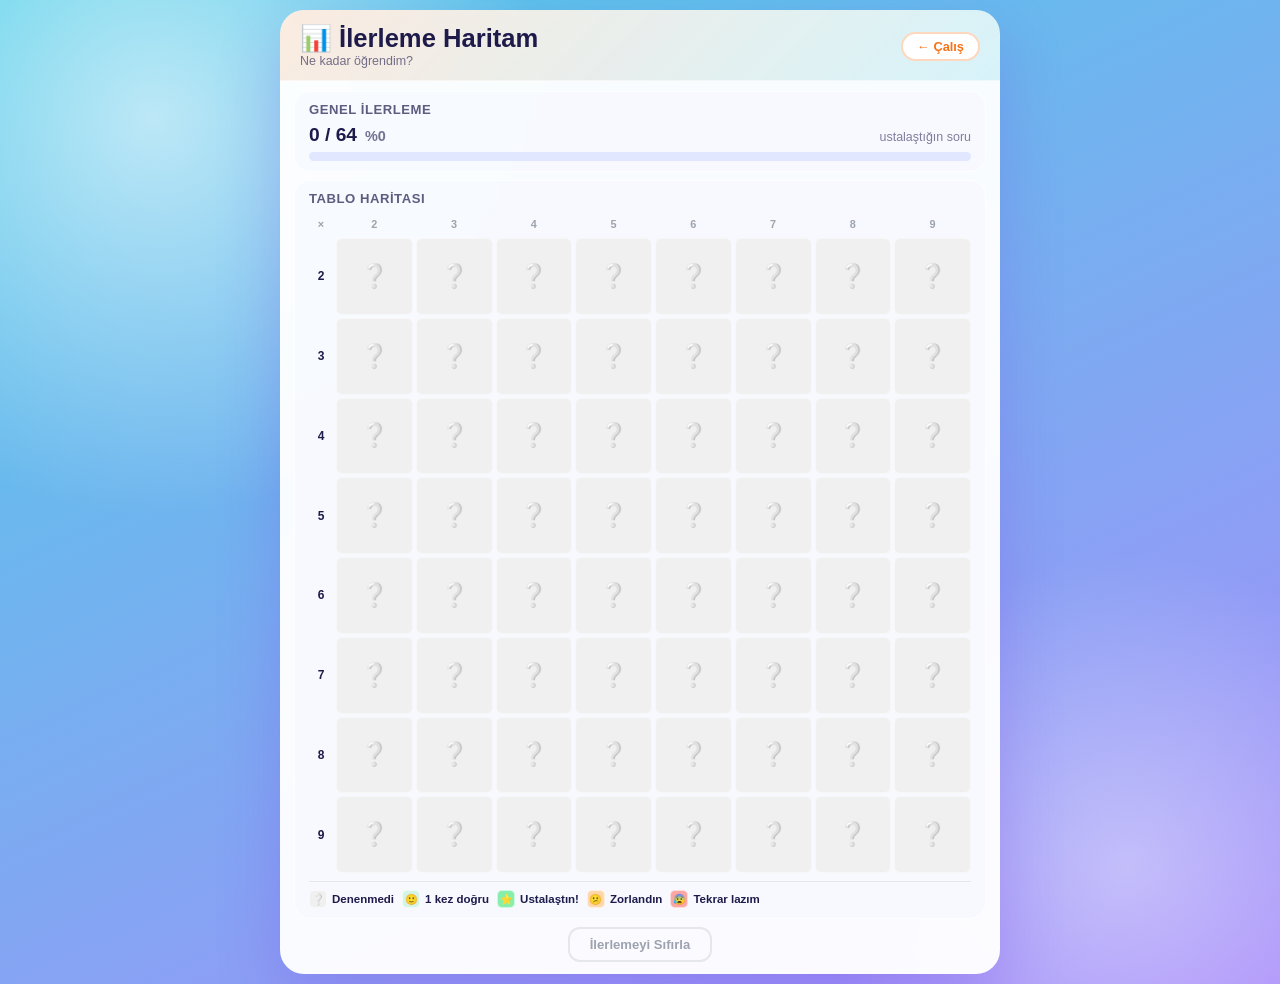
==== commit b1d1320b: "remove 10 and 1 from the multiplication quiz, so that it focuses on 2-9 only. This simplifies the le" ====
--- a/dashboard.html
+++ b/dashboard.html
@@ -28,72 +28,70 @@
       display: flex;
       justify-content: center;
       align-items: flex-start;
-      padding: 20px 14px 48px;
-      overflow-x: hidden;
+      padding: 10px;
     }
 
     .game {
-      width: min(100%, 760px);
+      width: min(100%, 720px);
       background: var(--card);
-      border-radius: 28px;
+      border-radius: 24px;
       box-shadow: var(--shadow);
       overflow: hidden;
     }
 
     /* ── Header ─────────────────────────────────── */
     .header {
-      padding: 22px 28px 18px;
+      flex-shrink: 0;
+      padding: 14px 20px 12px;
       background: linear-gradient(135deg, rgba(249,115,22,0.13) 0%, rgba(78,205,232,0.2) 100%);
       border-bottom: 1.5px solid rgba(255,255,255,0.55);
       display: flex;
       align-items: center;
       justify-content: space-between;
-      gap: 12px;
-    }
-    .header-left { display: flex; flex-direction: column; gap: 3px; }
-    h1 { margin: 0; font-size: clamp(1.5rem, 4vw, 2.2rem); line-height: 1.1; }
-    .tagline { margin: 0; font-size: 0.88rem; opacity: 0.65; }
+      gap: 10px;
+    }
+    .header-left { display: flex; flex-direction: column; gap: 1px; }
+    h1 { margin: 0; font-size: clamp(1.2rem, 3vw, 1.6rem); line-height: 1.15; }
+    .tagline { margin: 0; font-size: 0.78rem; opacity: 0.6; }
 
     .nav-btn {
       flex-shrink: 0;
-      font: inherit; font-size: 0.85rem; font-weight: 700;
+      font: inherit; font-size: 0.8rem; font-weight: 700;
       color: var(--accent); background: white;
       border: 2px solid rgba(249,115,22,0.28); border-radius: 999px;
-      padding: 7px 16px; text-decoration: none; white-space: nowrap;
+      padding: 5px 14px; text-decoration: none; white-space: nowrap;
       transition: background 120ms, border-color 120ms;
     }
     .nav-btn:hover { background: #fff7ed; border-color: var(--accent); }
 
     /* ── Content ─────────────────────────────────── */
-    .content { padding: 20px 24px 28px; display: flex; flex-direction: column; gap: 14px; }
+    .content {
+      padding: 10px 14px 12px;
+      display: flex;
+      flex-direction: column;
+      gap: 8px;
+    }
 
     /* ── Panel ───────────────────────────────────── */
     .panel {
       background: rgba(245,248,255,0.72);
-      border-radius: 20px;
-      padding: 18px 20px;
+      border-radius: 16px;
+      padding: 10px 14px;
       border: 1.5px solid rgba(255,255,255,0.75);
-    }
-    .panel h2 { margin: 0 0 14px; font-size: 1rem; font-weight: 800; opacity: 0.8; }
+      flex-shrink: 0;
+    }
+    .panel h2 { margin: 0 0 8px; font-size: 0.82rem; font-weight: 800; opacity: 0.7; text-transform: uppercase; letter-spacing: 0.04em; }
 
     /* ── Overall progress ────────────────────────── */
     .progress-summary {
-      display: flex; align-items: baseline; gap: 10px; margin-bottom: 10px; flex-wrap: wrap;
-    }
-    .progress-fraction {
-      font-size: 1.5rem; font-weight: 800; line-height: 1;
-    }
-    .progress-pct {
-      font-size: 1rem; font-weight: 700; opacity: 0.6;
-    }
-    .progress-label-text {
-      font-size: 0.88rem; opacity: 0.65; margin-left: auto;
-    }
+      display: flex; align-items: baseline; gap: 8px; margin-bottom: 7px; flex-wrap: wrap;
+    }
+    .progress-fraction { font-size: 1.2rem; font-weight: 800; line-height: 1; }
+    .progress-pct      { font-size: 0.9rem; font-weight: 700; opacity: 0.6; }
+    .progress-label-text { font-size: 0.78rem; opacity: 0.55; margin-left: auto; }
+
     .progress-track {
-      background: #e0e7ff;
-      border-radius: 999px;
-      height: 14px;
-      overflow: hidden;
+      background: #e0e7ff; border-radius: 999px; height: 9px; overflow: hidden;
     }
     .progress-fill {
       height: 100%;
@@ -106,48 +104,48 @@
     /* ── Fact grid ───────────────────────────────── */
     .fact-grid {
       display: grid;
-      grid-template-columns: 36px repeat(10, 1fr);
-      gap: 5px;
+      grid-template-columns: 24px repeat(8, 1fr);
+      gap: 3px;
     }
     .grid-corner, .grid-header {
-      text-align: center; font-weight: 800; font-size: 0.8rem;
-      padding: 5px 2px; color: #9ca3af;
+      text-align: center; font-weight: 800; font-size: 0.68rem;
+      padding: 2px 1px; color: #9ca3af; line-height: 1.6;
     }
     .grid-row-label {
       display: flex; align-items: center; justify-content: center;
-      font-weight: 800; font-size: 0.88rem; color: var(--text);
+      font-weight: 800; font-size: 0.75rem; color: var(--text);
     }
     .grid-cell {
       aspect-ratio: 1;
       display: flex; align-items: center; justify-content: center;
-      border-radius: 9px; font-size: clamp(0.78rem, 2.2vw, 1.15rem);
-      cursor: default; transition: transform 120ms; background: #f0f0f0;
-      border: 1.5px solid rgba(255,255,255,0.6);
-    }
-    .grid-cell:hover { transform: scale(1.2); z-index: 1; position: relative; }
+      border-radius: 6px; font-size: 1.45rem;
+      cursor: default; transition: transform 100ms; background: #f0f0f0;
+      border: 1px solid rgba(255,255,255,0.5);
+    }
+    .grid-cell:hover { transform: scale(1.25); z-index: 1; position: relative; }
 
     /* ── Legend ──────────────────────────────────── */
     .legend {
-      display: flex; flex-wrap: wrap; gap: 10px; margin-top: 14px;
-      padding-top: 12px; border-top: 1.5px solid rgba(0,0,0,0.06);
+      display: flex; flex-wrap: wrap; gap: 8px; margin-top: 8px;
+      padding-top: 8px; border-top: 1px solid rgba(0,0,0,0.07);
     }
     .legend-item {
-      display: flex; align-items: center; gap: 6px;
-      font-size: 0.82rem; font-weight: 700;
+      display: flex; align-items: center; gap: 5px;
+      font-size: 0.72rem; font-weight: 700;
     }
     .legend-dot {
-      width: 24px; height: 24px; border-radius: 7px;
+      width: 18px; height: 18px; border-radius: 5px;
       display: flex; align-items: center; justify-content: center;
-      font-size: 0.78rem; flex-shrink: 0;
-      border: 1.5px solid rgba(255,255,255,0.6);
+      font-size: 0.65rem; flex-shrink: 0;
+      border: 1px solid rgba(255,255,255,0.6);
     }
 
     /* ── Reset button ────────────────────────────── */
-    .reset-panel { display: flex; justify-content: center; }
+    .reset-panel { display: flex; justify-content: center; flex-shrink: 0; }
     .reset-btn {
-      border: 2px solid #e5e7eb; border-radius: 14px; padding: 11px 24px;
+      border: 2px solid #e5e7eb; border-radius: 12px; padding: 8px 20px;
       background: transparent; color: #9ca3af;
-      font: inherit; font-size: 0.9rem; font-weight: 700;
+      font: inherit; font-size: 0.82rem; font-weight: 700;
       cursor: pointer; transition: border-color 130ms, color 130ms, background 130ms;
     }
     .reset-btn:hover { border-color: #dc2626; color: #dc2626; background: #fff5f5; }
@@ -155,27 +153,24 @@
 
     /* ── Responsive ──────────────────────────────── */
     @media (max-width: 600px) {
-      body { padding: 12px 10px 36px; }
-      .header { padding: 16px 14px 14px; }
-      .content { padding: 14px 12px 20px; gap: 12px; }
-      .panel { padding: 14px; }
-      .fact-grid { gap: 3px; grid-template-columns: 28px repeat(10, 1fr); }
-      .grid-corner, .grid-header { font-size: 0.7rem; padding: 4px 1px; }
-      .grid-row-label { font-size: 0.75rem; }
-      .grid-cell { border-radius: 7px; }
+      body { padding: 8px; }
+      .game { border-radius: 18px; }
+      .header { padding: 12px 14px 10px; }
+      .content { padding: 8px 10px 10px; gap: 7px; }
+      .panel { padding: 9px 12px; }
+      .fact-grid { gap: 2px; grid-template-columns: 20px repeat(8, 1fr); }
+      .grid-corner, .grid-header { font-size: 0.6rem; }
+      .grid-row-label { font-size: 0.65rem; }
+      .grid-cell { font-size: 1.1rem; }
     }
 
     @media (max-width: 400px) {
-      body { padding: 8px 8px 28px; }
-      .header { padding: 14px 12px 12px; }
-      .content { padding: 10px 10px 16px; gap: 10px; }
-      .panel { padding: 12px; }
-      h1 { font-size: 1.4rem; }
-      .fact-grid { gap: 2px; grid-template-columns: 22px repeat(10, 1fr); }
-      .grid-corner, .grid-header { font-size: 0.62rem; }
-      .grid-row-label { font-size: 0.62rem; }
-      .legend-item { font-size: 0.75rem; }
-      .legend-dot { width: 20px; height: 20px; font-size: 0.7rem; }
+      .header { padding: 10px 12px 8px; }
+      h1 { font-size: 1.1rem; }
+      .grid-cell { font-size: 0.9rem; border-radius: 4px; }
+      .fact-grid { grid-template-columns: 18px repeat(8, 1fr); }
+      .legend-item { font-size: 0.65rem; }
+      .legend-dot { width: 16px; height: 16px; }
     }
   </style>
 </head>
@@ -192,11 +187,10 @@
 
   <div class="content">
 
-    <!-- Overall progress -->
     <section class="panel">
       <h2>Genel İlerleme</h2>
       <div class="progress-summary">
-        <span class="progress-fraction" id="progress-fraction">0 / 90</span>
+        <span class="progress-fraction" id="progress-fraction">0 / 64</span>
         <span class="progress-pct" id="progress-pct">%0</span>
         <span class="progress-label-text">ustalaştığın soru</span>
       </div>
@@ -205,14 +199,12 @@
       </div>
     </section>
 
-    <!-- Grid -->
     <section class="panel">
       <h2>Tablo Haritası</h2>
       <div class="fact-grid" id="fact-grid"></div>
       <div class="legend" id="legend"></div>
     </section>
 
-    <!-- Reset -->
     <div class="reset-panel">
       <button class="reset-btn" id="reset-btn" type="button">İlerlemeyi Sıfırla</button>
     </div>
@@ -246,20 +238,20 @@
     corner.textContent = "×";
     factGrid.appendChild(corner);
 
-    for (let m = 1; m <= 10; m++) {
+    for (let m = 2; m <= 9; m++) {
       const h = document.createElement("div");
       h.className = "grid-header";
       h.textContent = m;
       factGrid.appendChild(h);
     }
 
-    for (let n = 2; n <= 10; n++) {
+    for (let n = 2; n <= 9; n++) {
       const label = document.createElement("div");
       label.className = "grid-row-label";
       label.textContent = n;
       factGrid.appendChild(label);
 
-      for (let m = 1; m <= 10; m++) {
+      for (let m = 2; m <= 9; m++) {
         const cell = document.createElement("div");
         cell.className = "grid-cell";
         cell.dataset.n = n;
@@ -289,8 +281,8 @@
     const d = loadData();
     let mastered = 0;
 
-    for (let n = 2; n <= 10; n++) {
-      for (let m = 1; m <= 10; m++) {
+    for (let n = 2; n <= 9; n++) {
+      for (let m = 2; m <= 9; m++) {
         const st = d[`${n}_${m}`] || "n";
         const cell = factGrid.querySelector(`[data-n="${n}"][data-m="${m}"]`);
         cell.textContent      = STATE_EMOJI[st];
@@ -299,9 +291,9 @@
       }
     }
 
-    const pct = Math.round(mastered / 90 * 100);
+    const pct = Math.round(mastered / 64 * 100);
     progressFill.style.width      = `${pct}%`;
-    progressFraction.textContent  = `${mastered} / 90`;
+    progressFraction.textContent  = `${mastered} / 64`;
     progressPct.textContent       = `%${pct}`;
   }
 
